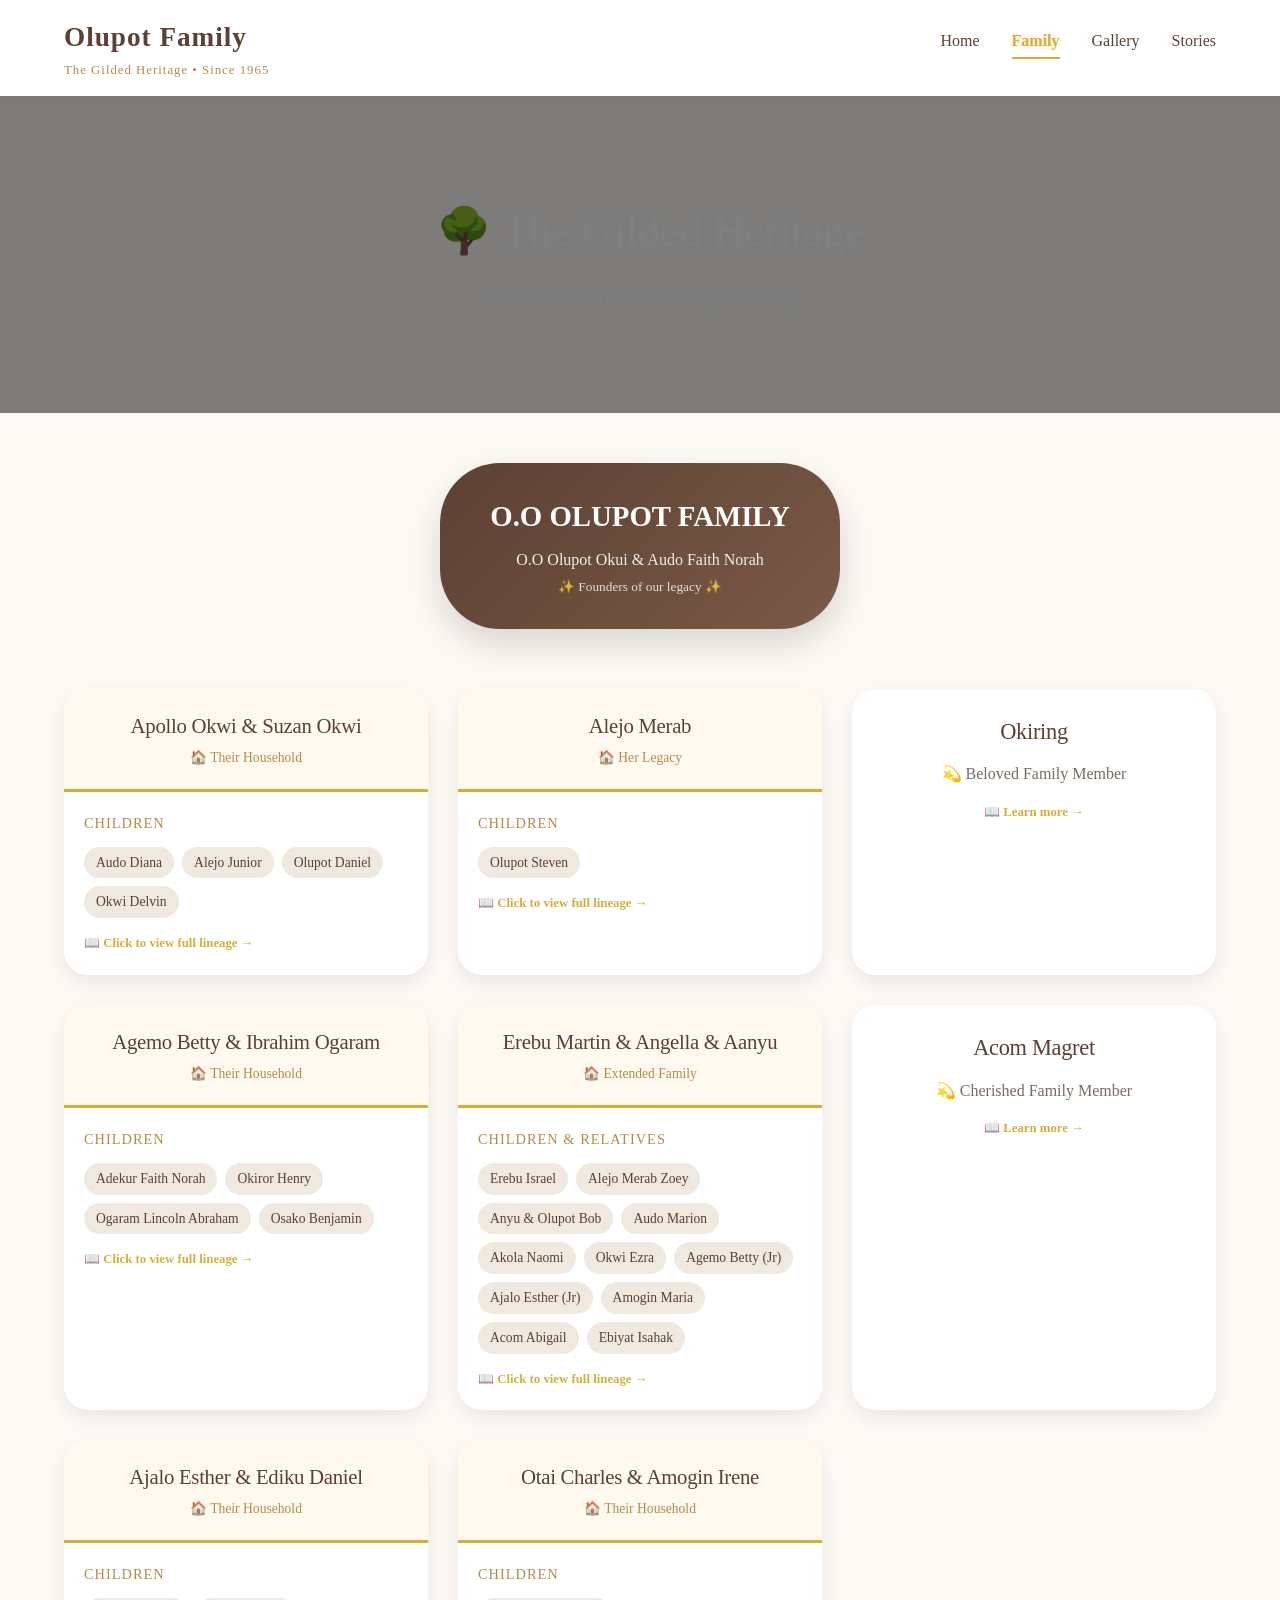
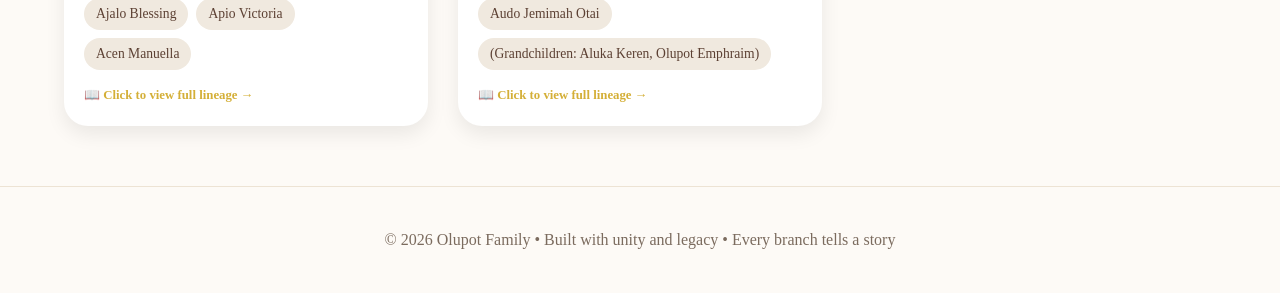
==== Profiles.html @ 61e9584b "Add files via upload" ====
<!DOCTYPE html>
<html lang="en">
<head>
    <meta charset="UTF-8">
    <meta name="viewport" content="width=device-width, initial-scale=1.0, viewport-fit=cover">
    <title>Olupot Family • The Family Tree</title>
    <link rel="stylesheet" href="style.css">
</head>
<body>

<header>
    <div class="nav-container">
        <div class="logo">
            <h1>Olupot Family</h1>
            <p>The Gilded Heritage • Since 1965</p>
        </div>
        <nav>
            <ul>
                <li><a href="Home.html">Home</a></li>
                <li><a href="Profiles.html" class="livepage">Family</a></li>
                <li><a href="Gallery.html">Gallery</a></li>
                <li><a href="Stories.html">Stories</a></li>
            </ul>
        </nav>
    </div>
</header>

<section class="hero">
    <h2>🌳 The Gilded Heritage</h2>
    <p>Ancestral Tree of the O.O Olupot Family</p>
</section>

<div class="container">
    <!-- ROOT FAMILY: O.O OLUPOT -->
    <div class="root-family">
        <div class="patriarch-card" onclick="openMemberModal('ooolupot')">
            <strong>O.O OLUPOT FAMILY</strong>
            <p>O.O Olupot Okui & Audo Faith Norah</p>
            <small style="opacity:0.8;">✨ Founders of our legacy ✨</small>
        </div>
    </div>

    <!-- BRANCHES GRID -->
    <div class="branches-grid">
        
        <!-- 1. APOLLO OKWI -->
        <div class="branch-card" onclick="openMemberModal('apollo')">
            <div class="branch-header">
                <h3>Apollo Okwi & Suzan Okwi</h3>
                <p>🏠 Their Household</p>
            </div>
            <div class="branch-children">
                <h4>Children</h4>
                <div class="children-list">
                    <span class="child-tag">Audo Diana</span>
                    <span class="child-tag">Alejo Junior</span>
                    <span class="child-tag">Olupot Daniel</span>
                    <span class="child-tag">Okwi Delvin</span>
                </div>
                <span class="view-details">📖 Click to view full lineage →</span>
            </div>
        </div>

        <!-- 2. ALEJO MERAB -->
        <div class="branch-card" onclick="openMemberModal('alejo')">
            <div class="branch-header">
                <h3>Alejo Merab</h3>
                <p>🏠 Her Legacy</p>
            </div>
            <div class="branch-children">
                <h4>Children</h4>
                <div class="children-list">
                    <span class="child-tag">Olupot Steven</span>
                </div>
                <span class="view-details">📖 Click to view full lineage →</span>
            </div>
        </div>

        <!-- 3. OKIRING (Standalone) -->
        <div class="standalone-card" onclick="openMemberModal('okiring')">
            <h3>Okiring</h3>
            <p style="color:#7b6b5e; margin-top:8px;">💫 Beloved Family Member</p>
            <span class="view-details">📖 Learn more →</span>
        </div>

        <!-- 4. AGEMO BETTY -->
        <div class="branch-card" onclick="openMemberModal('agemo')">
            <div class="branch-header">
                <h3>Agemo Betty & Ibrahim Ogaram</h3>
                <p>🏠 Their Household</p>
            </div>
            <div class="branch-children">
                <h4>Children</h4>
                <div class="children-list">
                    <span class="child-tag">Adekur Faith Norah</span>
                    <span class="child-tag">Okiror Henry</span>
                    <span class="child-tag">Ogaram Lincoln Abraham</span>
                    <span class="child-tag">Osako Benjamin</span>
                </div>
                <span class="view-details">📖 Click to view full lineage →</span>
            </div>
        </div>

        <!-- 5. EREBU MARTIN -->
        <div class="branch-card" onclick="openMemberModal('erebu')">
            <div class="branch-header">
                <h3>Erebu Martin & Angella & Aanyu</h3>
                <p>🏠 Extended Family</p>
            </div>
            <div class="branch-children">
                <h4>Children & Relatives</h4>
                <div class="children-list">
                    <span class="child-tag">Erebu Israel</span>
                    <span class="child-tag">Alejo Merab Zoey</span>
                    <span class="child-tag">Anyu & Olupot Bob</span>
                    <span class="child-tag">Audo Marion</span>
                    <span class="child-tag">Akola Naomi</span>
                    <span class="child-tag">Okwi Ezra</span>
                    <span class="child-tag">Agemo Betty (Jr)</span>
                    <span class="child-tag">Ajalo Esther (Jr)</span>
                    <span class="child-tag">Amogin Maria</span>
                    <span class="child-tag">Acom Abigail</span>
                    <span class="child-tag">Ebiyat Isahak</span>
                </div>
                <span class="view-details">📖 Click to view full lineage →</span>
            </div>
        </div>

        <!-- 6. ACOM (Standalone) -->
        <div class="standalone-card" onclick="openMemberModal('acom')">
            <h3>Acom Magret</h3>
            <p style="color:#7b6b5e; margin-top:8px;">💫 Cherished Family Member</p>
            <span class="view-details">📖 Learn more →</span>
        </div>

        <!-- 7. AJALO ESTHER -->
        <div class="branch-card" onclick="openMemberModal('ajalo')">
            <div class="branch-header">
                <h3>Ajalo Esther & Ediku Daniel</h3>
                <p>🏠 Their Household</p>
            </div>
            <div class="branch-children">
                <h4>Children</h4>
                <div class="children-list">
                    <span class="child-tag">Ajalo Blessing</span>
                    <span class="child-tag">Apio Victoria</span>
                    <span class="child-tag">Acen Manuella</span>
                </div>
                <span class="view-details">📖 Click to view full lineage →</span>
            </div>
        </div>

        <!-- 8. OTAI CHARLES -->
        <div class="branch-card" onclick="openMemberModal('otai')">
            <div class="branch-header">
                <h3>Otai Charles & Amogin Irene</h3>
                <p>🏠 Their Household</p>
            </div>
            <div class="branch-children">
                <h4>Children</h4>
                <div class="children-list">
                    <span class="child-tag">Audo Jemimah Otai</span>
                    <span class="child-tag">(Grandchildren: Aluka Keren, Olupot Emphraim)</span>
                </div>
                <span class="view-details">📖 Click to view full lineage →</span>
            </div>
        </div>

    </div>
</div>

<!-- MODAL / POPUP (same style you wanted from profiles page) -->
<div id="memberModal" class="modal">
    <div class="modal-content">
        <div class="modal-header">
            <span class="close-modal">&times;</span>
            <h2 id="modalName">Family Member</h2>
            <p id="modalSubtitle">Beloved relative</p>
        </div>
        <div class="modal-body" id="modalBody">
            <!-- Dynamic content loaded via JS -->
        </div>
    </div>
</div>

<footer>
    <p>© 2026 Olupot Family • Built with unity and legacy • Every branch tells a story</p>
</footer>
<script src="script.js"></script>
</body>
</html>
---- style.css ----
/* ============================================
   OLUPOT FAMILY WEBSITE - MASTER STYLESHEET
   ============================================
   This file contains ALL styles for:
   - Home.html
   - Gallery.html  
   - Profiles.html
   - Stories.html
   ============================================ */

/* ========== 1. RESET & BASE (Global) ========== */
* {
    margin: 0;
    padding: 0;
    box-sizing: border-box;
}

body {
    font-family: 'Georgia', 'Times New Roman', Times, serif;
    background-color: #FDFAF6;
    color: #2C2C2C;
    line-height: 1.6;
    scroll-behavior: smooth;
}

/* Typography */
h1, h2, h3, h4 {
    font-family: 'Playfair Display', Georgia, 'Times New Roman', serif;
    font-weight: 500;
    letter-spacing: -0.3px;
}

h2 {
    font-size: 2rem;
    margin-bottom: 1.5rem;
    border-left: 5px solid #D4AF37;
    padding-left: 20px;
}

h3 {
    font-size: 1.4rem;
    margin-bottom: 0.75rem;
    color: #5C4033;
}

a {
    text-decoration: none;
    color: #5C4033;
    transition: all 0.2s ease;
}

/* Container */
.container {
    max-width: 1200px;
    margin: 0 auto;
    padding: 0 24px;
}

/* ========== 2. HEADER & NAVIGATION (All Pages) ========== */
header {
    background: rgba(255, 255, 255, 0.96);
    backdrop-filter: blur(2px);
    box-shadow: 0 4px 12px rgba(0, 0, 0, 0.03);
    position: sticky;
    top: 0;
    z-index: 100;
}

.nav-container {
    max-width: 1200px;
    margin: 0 auto;
    padding: 1rem 24px;
    display: flex;
    justify-content: space-between;
    align-items: baseline;
    flex-wrap: wrap;
    gap: 15px;
}

.logo h1 {
    font-size: 1.7rem;
    color: #5C4033;
    letter-spacing: 1px;
    font-weight: 600;
}

.logo p {
    font-size: 0.8rem;
    color: #B48C48;
    letter-spacing: 1px;
}

nav ul {
    display: flex;
    gap: 2rem;
    list-style: none;
}

nav a {
    text-decoration: none;
    color: #5C4033;
    font-weight: 500;
    padding: 0.5rem 0;
    border-bottom: 2px solid transparent;
    transition: 0.2s;
}

nav a:hover {
    border-bottom-color: #D4AF37;
    color: #B48C48;
}

/* ========== 3. HERO SECTION (Base) ========== */
.hero {
    background: linear-gradient(rgba(0, 0, 0, 0.55), rgba(0, 0, 0, 0.55)), 
                url('/images /image 85.jpg');
    background-size: cover;
    background-position: center;
    text-align: center;
    padding: 100px 24px;
    color: white;
    margin-bottom: 50px;
}
/* Hero Slideshow */
.hero {
    position: relative;
    background-size: cover;
    background-position: center;
    transition: background-image 1s ease-in-out;
}

/* Optional: add a dark overlay for text readability */
.hero::before {
    content: '';
    position: absolute;
    top: 0;
    left: 0;
    width: 100%;
    height: 100%;
    background: rgba(0, 0, 0, 0.5);
    z-index: 1;
}

.hero-content {
    position: relative;
    z-index: 2;
}

.hero h2 {
    border-left: none;
    font-size: 2.8rem;
    margin-bottom: 15px;
}

.hero p {
    font-size: 1.2rem;
    opacity: 0.9;
}

/* ========== 4. BUTTONS & COMMON ELEMENTS ========== */
button, .button {
    cursor: pointer;
    font-family: inherit;
    transition: all 0.2s ease;
}

.filter-btn {
    background: transparent;
    border: 1px solid #D4AF37;
    padding: 8px 22px;
    border-radius: 40px;
    cursor: pointer;
    font-family: inherit;
    font-weight: 500;
    transition: 0.2s;
    color: #5C4033;
}

.filter-btn.active, .filter-btn:hover {
    background: #D4AF37;
    color: #2C2C2C;
}

/* Upload section styling (shared) */
.upload-section, .upload-story {
    background: white;
    border-radius: 28px;
    padding: 30px;
    margin: 50px 0;
    text-align: center;
    border: 2px dashed #D4AF37;
    box-shadow: 0 8px 20px rgba(0, 0, 0, 0.05);
}

.upload-label, .submit-story {
    background: #5C4033;
    color: white;
    border: none;
    padding: 12px 30px;
    border-radius: 40px;
    cursor: pointer;
    font-weight: bold;
    font-size: 1rem;
    transition: 0.2s;
    display: inline-flex;
    align-items: center;
    gap: 10px;
}

.upload-label:hover, .submit-story:hover {
    background: #7a5a48;
    transform: scale(1.02);
}

/* Form groups (shared) */
.form-group {
    margin-bottom: 20px;
    text-align: left;
}

.form-group label {
    display: block;
    margin-bottom: 8px;
    font-weight: bold;
    color: #5C4033;
}

.form-group input, 
.form-group select,
.form-group textarea {
    width: 100%;
    padding: 12px;
    border: 1px solid #ddd;
    border-radius: 12px;
    font-family: inherit;
    font-size: 1rem;
    transition: 0.2s;
}

.form-group input:focus,
.form-group select:focus,
.form-group textarea:focus {
    outline: none;
    border-color: #D4AF37;
    box-shadow: 0 0 0 3px rgba(212, 175, 55, 0.1);
}

.form-group textarea {
    resize: vertical;
    min-height: 120px;
}

/* Hide file input */
#imageUpload {
    display: none;
}

/* Empty state */
.empty-state, .empty-gallery, .empty-stories {
    text-align: center;
    padding: 80px 20px;
    color: #b8a99a;
    font-style: italic;
}

/* ========== 5. MODALS (Popups for all pages) ========== */
.modal, .lightbox-modal, .story-modal {
    display: none;
    position: fixed;
    top: 0;
    left: 0;
    width: 100%;
    height: 100%;
    background: rgba(0, 0, 0, 0.92);
    z-index: 1000;
    justify-content: center;
    align-items: center;
}

.modal-content, .story-modal-content {
    background: white;
    border-radius: 32px;
    max-width: 550px;
    width: 90%;
    max-height: 85vh;
    overflow-y: auto;
    position: relative;
    animation: slideUp 0.3s ease;
}

.lightbox-content {
    max-width: 90%;
    max-height: 85vh;
    background: white;
    border-radius: 24px;
    overflow: hidden;
    position: relative;
    animation: fadeIn 0.3s;
}

.lightbox-content img {
    max-width: 100%;
    max-height: 70vh;
    display: block;
    margin: 0 auto;
}

.lightbox-caption {
    padding: 18px 24px;
    background: white;
    text-align: center;
    font-weight: 500;
    color: #5C4033;
    border-top: 1px solid #ede3d4;
}

@keyframes slideUp {
    from { opacity: 0; transform: translateY(30px);}
    to { opacity: 1; transform: translateY(0);}
}

@keyframes fadeIn {
    from { opacity: 0; transform: scale(0.96);}
    to { opacity: 1; transform: scale(1);}
}

/* Modal Headers */
.modal-header, .story-modal-header {
    background: #5C4033;
    color: white;
    padding: 25px;
    position: relative;
    text-align: center;
}

.modal-header h2, .story-modal-header h2 {
    border-left: none;
    color: white;
    margin-bottom: 5px;
    padding-right: 30px;
}

.modal-header p {
    opacity: 0.85;
    font-size: 0.95rem;
}

.modal-body, .story-modal-body {
    padding: 30px;
}

/* Close buttons for all modals */
.close-modal, .close-lightbox, .close-story-modal {
    position: absolute;
    top: 15px;
    right: 20px;
    font-size: 32px;
    cursor: pointer;
    color: white;
    background: rgba(0,0,0,0.4);
    width: 40px;
    height: 40px;
    border-radius: 50%;
    display: flex;
    align-items: center;
    justify-content: center;
    transition: 0.2s;
}

.close-modal:hover, .close-lightbox:hover, .close-story-modal:hover {
    background: rgba(0,0,0,0.7);
    transform: scale(1.05);
}

/* Detail sections inside modals */
.detail-section {
    margin-bottom: 25px;
}

.detail-section h4 {
    color: #D4AF37;
    margin-bottom: 10px;
    font-size: 1.1rem;
}

.detail-section p, .detail-section ul {
    color: #4a3a2e;
    line-height: 1.5;
}

.detail-section ul {
    list-style: none;
    padding-left: 0;
}

.detail-section li {
    padding: 6px 0;
    border-bottom: 1px solid #ede3d4;
}

.memory-quote {
    font-style: italic;
    background: #FFF9EF;
    padding: 15px;
    border-radius: 16px;
    margin-top: 20px;
    border-left: 4px solid #D4AF37;
}

/* ========== 6. HOME PAGE SPECIFIC STYLES ========== */
.welcome-note {
    background: #FFF9EF;
    border-radius: 28px;
    padding: 40px 48px;
    margin-bottom: 60px;
    text-align: center;
    box-shadow: 0 6px 14px rgba(0,0,0,0.02);
}

.welcome-note p {
    font-size: 1.2rem;
    max-width: 800px;
    margin: 0 auto;
    font-style: italic;
    color: #3e2c24;
}

.values-grid {
    display: flex;
    flex-wrap: wrap;
    gap: 30px;
    justify-content: center;
    margin: 60px 0;
}

.value-card {
    background: white;
    border-radius: 24px;
    padding: 28px 20px;
    text-align: center;
    flex: 1;
    min-width: 180px;
    box-shadow: 0 12px 28px rgba(0, 0, 0, 0.05);
    transition: transform 0.25s ease, box-shadow 0.2s;
}

.value-card:hover {
    transform: translateY(-6px);
    box-shadow: 0 20px 32px rgba(0, 0, 0, 0.1);
}

.value-card .icon {
    font-size: 2.6rem;
    display: block;
    margin-bottom: 16px;
}

.value-card p {
    font-size: 0.95rem;
    color: #5a4a3e;
}

.featured-memory {
    background: #FFFFFF;
    border-radius: 32px;
    overflow: hidden;
    display: flex;
    flex-wrap: wrap;
    margin-bottom: 70px;
    box-shadow: 0 15px 35px rgba(0, 0, 0, 0.05);
}

.memory-image {
    flex: 1.2;
    min-height: 280px;
    background-size: cover;
    background-position: center;
}

.memory-text {
    flex: 1;
    padding: 40px 36px;
    background: #FEFAF2;
}

.memory-text .date {
    font-size: 0.8rem;
    text-transform: uppercase;
    letter-spacing: 2px;
    color: #B48C48;
    margin-bottom: 10px;
    display: block;
}

.memory-text h3 {
    font-size: 1.9rem;
    margin-bottom: 15px;
}

.memory-text p {
    font-size: 1.05rem;
    margin-bottom: 20px;
}

.read-memory {
    display: inline-block;
    font-weight: bold;
    border-bottom: 2px solid #D4AF37;
    padding-bottom: 4px;
}

.timeline {
    margin: 70px 0;
}

.timeline-items {
    display: flex;
    flex-wrap: wrap;
    gap: 30px;
    justify-content: space-between;
    margin-top: 30px;
}

.timeline-item {
    background: white;
    border-radius: 24px;
    padding: 24px 28px;
    flex: 1;
    min-width: 200px;
    box-shadow: 0 8px 20px rgba(0, 0, 0, 0.03);
    transition: all 0.2s;
    border-left: 4px solid #D4AF37;
}

.timeline-item h4 {
    font-size: 1.8rem;
    color: #B48C48;
    margin-bottom: 12px;
}

.generation-preview {
    text-align: center;
    margin: 70px 0;
}

.gen-grid {
    display: flex;
    flex-wrap: wrap;
    justify-content: center;
    gap: 40px;
    margin: 40px 0;
}

.gen-card {
    text-align: center;
    max-width: 140px;
    transition: transform 0.2s;
}

.gen-card:hover {
    transform: scale(1.02);
}

.circle-img {
    width: 130px;
    height: 130px;
    border-radius: 50%;
    object-fit: cover;
    border: 3px solid #D4AF37;
    background: #e9ddd0;
    margin-bottom: 16px;
    box-shadow: 0 8px 18px rgba(0,0,0,0.1);
}

.placeholder-img {
    background: #DCCFBC;
    display: flex;
    align-items: center;
    justify-content: center;
    font-size: 3rem;
    color: #7a5a48;
}

.cta {
    background: #2C2C2C;
    color: white;
    text-align: center;
    padding: 64px 24px;
    border-radius: 48px;
    margin: 60px 0 50px;
}

.cta h2 {
    color: white;
    border-left: 5px solid #D4AF37;
    text-align: center;
    display: inline-block;
    padding-left: 20px;
}

.cta p {
    max-width: 600px;
    margin: 20px auto;
    opacity: 0.85;
}

.cta-button {
    background: #D4AF37;
    color: #2C2C2C;
    padding: 12px 32px;
    border-radius: 40px;
    font-weight: bold;
    display: inline-block;
    margin-top: 15px;
}

.cta-button:hover {
    background: #c49f2b;
    transform: scale(1.02);
}

/* ========== 7. GALLERY PAGE SPECIFIC STYLES ========== */
.photo-grid {
    display: grid;
    grid-template-columns: repeat(auto-fill, minmax(280px, 1fr));
    gap: 25px;
    margin: 40px 0;
}

.photo-card {
    background: white;
    border-radius: 20px;
    overflow: hidden;
    cursor: pointer;
    transition: transform 0.25s ease, box-shadow 0.2s;
    box-shadow: 0 8px 20px rgba(0, 0, 0, 0.08);
}

.photo-card:hover {
    transform: translateY(-6px);
    box-shadow: 0 18px 32px rgba(0, 0, 0, 0.12);
}

.photo-card img {
    width: 100%;
    height: 260px;
    object-fit: cover;
    display: block;
}

.photo-info {
    padding: 14px 16px;
    background: white;
}

.photo-name {
    font-weight: bold;
    color: #5C4033;
    margin-bottom: 5px;
    font-size: 0.9rem;
}

.photo-category {
    font-size: 0.75rem;
    color: #B48C48;
    text-transform: uppercase;
    letter-spacing: 1px;
}

.delete-photo {
    display: inline-block;
    margin-top: 8px;
    font-size: 0.7rem;
    color: #b87c5e;
    cursor: pointer;
    transition: 0.2s;
}

.delete-photo:hover {
    color: #c0392b;
}

.album-filters {
    display: flex;
    flex-wrap: wrap;
    gap: 12px;
    justify-content: center;
    margin-bottom: 40px;
}

/* ========== 8. PROFILES PAGE (FAMILY TREE) SPECIFIC STYLES ========== */
.family-tree {
    margin: 50px 0;
}

.root-family {
    text-align: center;
    margin-bottom: 60px;
}

.patriarch-card {
    background: linear-gradient(135deg, #5C4033 0%, #7a5a48 100%);
    color: white;
    display: inline-block;
    padding: 30px 50px;
    border-radius: 60px;
    box-shadow: 0 15px 35px rgba(0, 0, 0, 0.15);
    text-align: center;
    cursor: pointer;
    transition: transform 0.2s;
}

.patriarch-card:hover {
    transform: scale(1.02);
}

.patriarch-card strong {
    font-size: 1.8rem;
    display: block;
    margin-bottom: 8px;
}

.patriarch-card p {
    font-size: 1rem;
    opacity: 0.9;
}

.branches-grid {
    display: grid;
    grid-template-columns: repeat(auto-fill, minmax(320px, 1fr));
    gap: 30px;
    margin-top: 40px;
}

.branch-card {
    background: white;
    border-radius: 24px;
    overflow: hidden;
    box-shadow: 0 8px 20px rgba(0, 0, 0, 0.08);
    transition: transform 0.25s, box-shadow 0.2s;
    cursor: pointer;
}

.branch-card:hover {
    transform: translateY(-5px);
    box-shadow: 0 15px 30px rgba(0, 0, 0, 0.12);
}

.branch-header {
    background: #FFF9EF;
    padding: 20px;
    text-align: center;
    border-bottom: 3px solid #D4AF37;
}

.branch-header h3 {
    font-size: 1.3rem;
    color: #5C4033;
    margin-bottom: 5px;
}

.branch-header p {
    color: #B48C48;
    font-size: 0.85rem;
}

.branch-children {
    padding: 20px;
}

.branch-children h4 {
    font-size: 0.9rem;
    color: #B48C48;
    text-transform: uppercase;
    letter-spacing: 1px;
    margin-bottom: 12px;
}

.children-list {
    display: flex;
    flex-wrap: wrap;
    gap: 8px;
}

.child-tag {
    background: #F0E9DF;
    padding: 5px 12px;
    border-radius: 20px;
    font-size: 0.85rem;
    color: #5C4033;
}

.view-details {
    display: inline-block;
    margin-top: 15px;
    color: #D4AF37;
    font-size: 0.8rem;
    font-weight: bold;
    text-decoration: none;
}

.standalone-card {
    background: white;
    border-radius: 24px;
    padding: 25px;
    text-align: center;
    box-shadow: 0 8px 20px rgba(0, 0, 0, 0.08);
    cursor: pointer;
    transition: transform 0.25s;
}

.standalone-card:hover {
    transform: translateY(-5px);
}

.standalone-card h3 {
    color: #5C4033;
}

/* ========== 9. STORIES PAGE SPECIFIC STYLES ========== */
.story-controls {
    display: flex;
    flex-wrap: wrap;
    gap: 15px;
    justify-content: space-between;
    align-items: center;
    margin-bottom: 40px;
}

.filter-buttons {
    display: flex;
    flex-wrap: wrap;
    gap: 10px;
}

.search-box {
    padding: 8px 16px;
    border: 1px solid #ddd;
    border-radius: 40px;
    width: 250px;
    font-family: inherit;
}

.stories-grid {
    display: grid;
    grid-template-columns: repeat(auto-fill, minmax(350px, 1fr));
    gap: 30px;
    margin: 40px 0;
}

.story-card {
    background: white;
    border-radius: 24px;
    overflow: hidden;
    box-shadow: 0 8px 20px rgba(0, 0, 0, 0.08);
    transition: transform 0.25s, box-shadow 0.2s;
    position: relative;
}

.story-card:hover {
    transform: translateY(-5px);
    box-shadow: 0 15px 30px rgba(0, 0, 0, 0.12);
}

.story-image {
    width: 100%;
    height: 200px;
    object-fit: cover;
    background: #F0E9DF;
}

.story-category {
    position: absolute;
    top: 15px;
    right: 15px;
    background: #D4AF37;
    padding: 5px 12px;
    border-radius: 20px;
    font-size: 0.75rem;
    font-weight: bold;
    color: #2C2C2C;
}

.story-content {
    padding: 20px;
}

.story-title {
    font-size: 1.3rem;
    margin-bottom: 10px;
    color: #5C4033;
}

.story-meta {
    font-size: 0.8rem;
    color: #B48C48;
    margin-bottom: 12px;
    display: flex;
    justify-content: space-between;
    align-items: center;
}

.story-excerpt {
    color: #4a3a2e;
    margin-bottom: 15px;
    line-height: 1.5;
}

.story-actions {
    display: flex;
    gap: 12px;
    margin-top: 15px;
}

.read-more, .edit-story, .delete-story {
    padding: 6px 12px;
    border-radius: 20px;
    text-decoration: none;
    font-size: 0.85rem;
    transition: 0.2s;
    cursor: pointer;
    border: none;
    font-family: inherit;
}

.read-more {
    background: #5C4033;
    color: white;
}

.read-more:hover {
    background: #7a5a48;
}

.edit-story {
    background: #FFF9EF;
    color: #5C4033;
    border: 1px solid #D4AF37;
}

.delete-story {
    background: #fee;
    color: #c0392b;
    border: 1px solid #c0392b;
}

.edit-story:hover, .delete-story:hover {
    transform: scale(1.02);
}

.full-story-content {
    line-height: 1.8;
    margin: 20px 0;
}

/* Edit form inside modal */
.edit-form input, .edit-form textarea, .edit-form select {
    width: 100%;
    padding: 10px;
    margin: 10px 0;
    border: 1px solid #ddd;
    border-radius: 8px;
}

/* ========== 10. FOOTER (All Pages) ========== */
footer {
    text-align: center;
    padding: 40px 20px;
    color: #7b6b5e;
    border-top: 1px solid #ede3d4;
    margin-top: 60px;
}

/* ========== 11. RESPONSIVE MEDIA QUERIES ========== */
@media (max-width: 820px) {
    .nav-container {
        flex-direction: column;
        align-items: center;
        text-align: center;
    }
    
    .hero h2 {
        font-size: 1.8rem;
    }
    
    h2 {
        font-size: 1.7rem;
    }
    
    .featured-memory {
        flex-direction: column;
    }
    
    .memory-image {
        min-height: 220px;
    }
    
    .photo-grid {
        grid-template-columns: repeat(auto-fill, minmax(160px, 1fr));
        gap: 15px;
    }
    
    .photo-card img {
        height: 180px;
    }
    
    .branches-grid {
        grid-template-columns: 1fr;
    }
    
    .patriarch-card strong {
        font-size: 1.3rem;
    }
    
    .stories-grid {
        grid-template-columns: 1fr;
    }
    
    .welcome-note {
        padding: 30px 20px;
    }
    
    .welcome-note p {
        font-size: 1rem;
    }
    
    .values-grid {
        gap: 15px;
    }
    
    .value-card {
        min-width: 140px;
        padding: 20px 15px;
    }
    
    .timeline-items {
        flex-direction: column;
    }
    
    .gen-grid {
        gap: 20px;
    }
    
    .circle-img {
        width: 100px;
        height: 100px;
    }
    
    .story-controls {
        flex-direction: column;
    }
    
    .search-box {
        width: 100%;
    }
}

/* Active/Current Page Nav Link */
nav a.livepage,
nav .livepage {
    border-bottom-color: #D4AF37;
    color: #D4AF37;
    text-shadow: 0 0 6px rgba(212, 175, 55, 0.4);
    transform: scale(1.02);
    font-weight: 600;
}
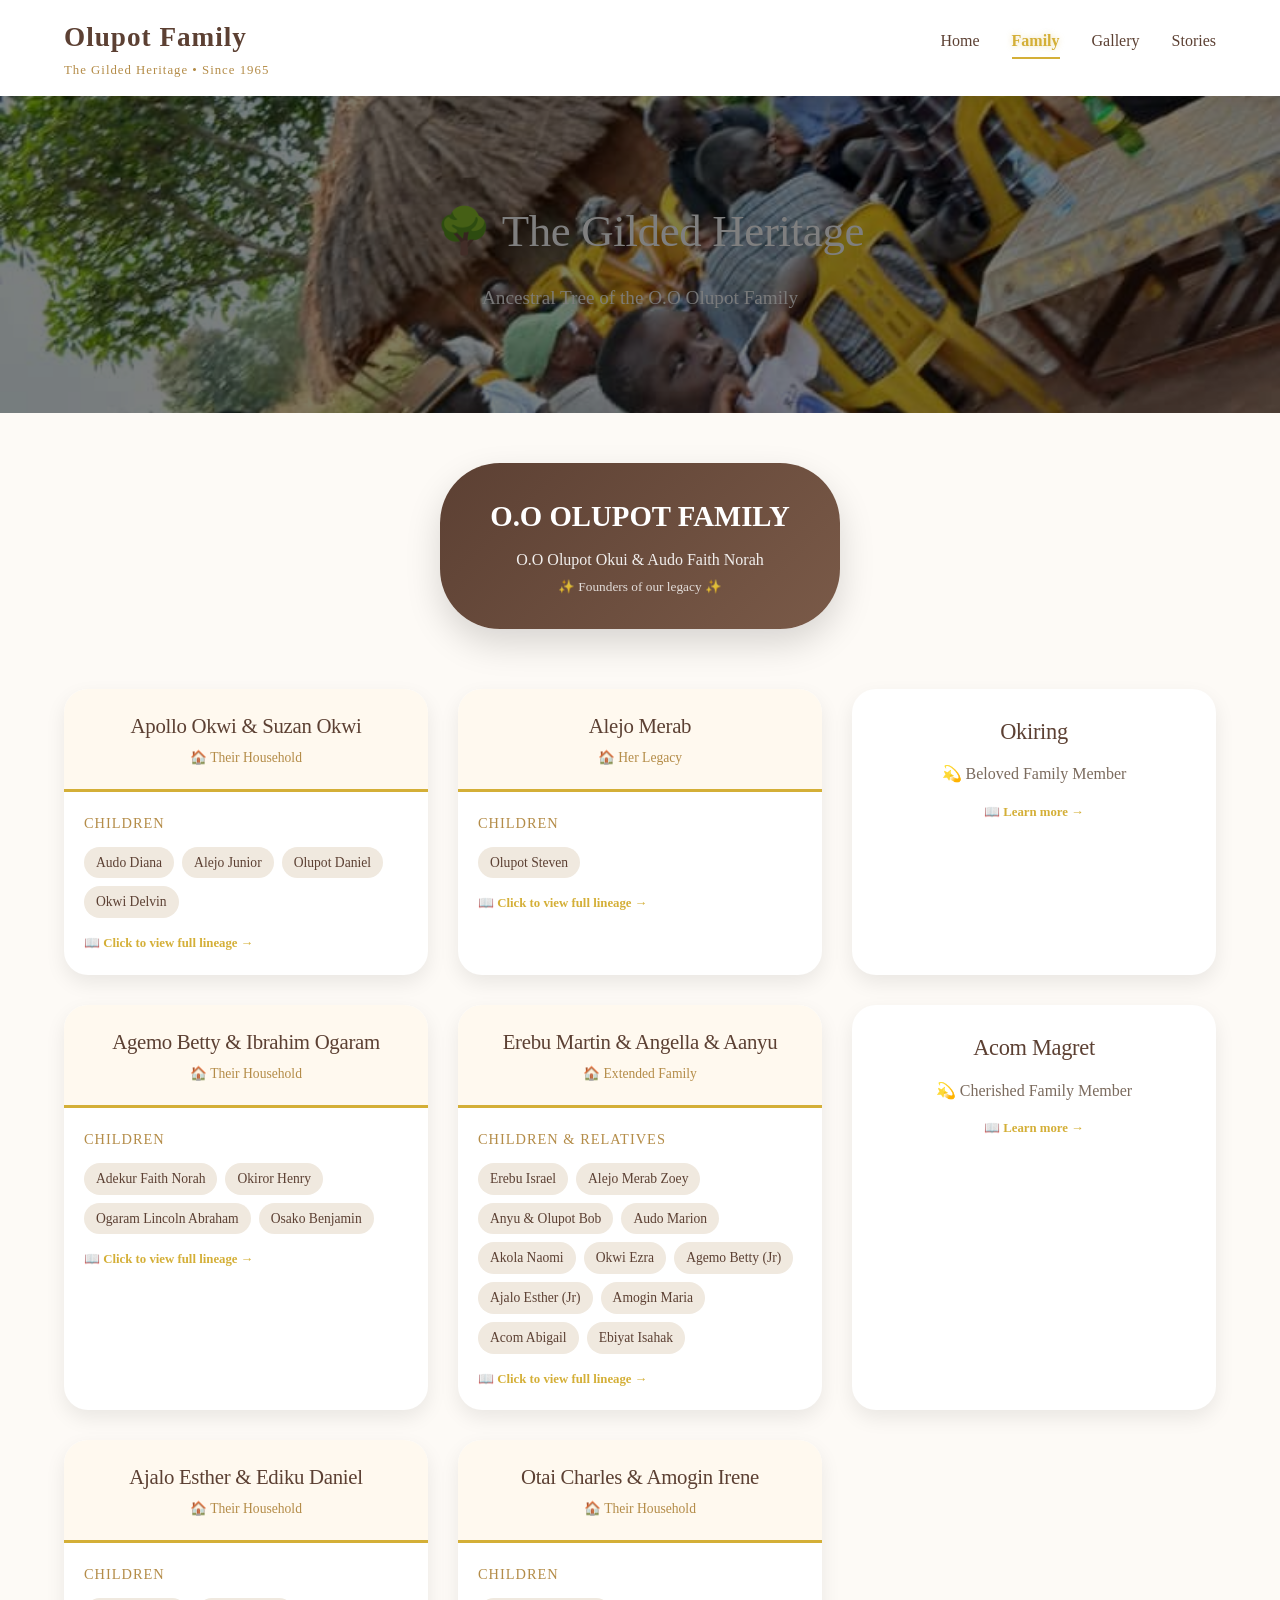
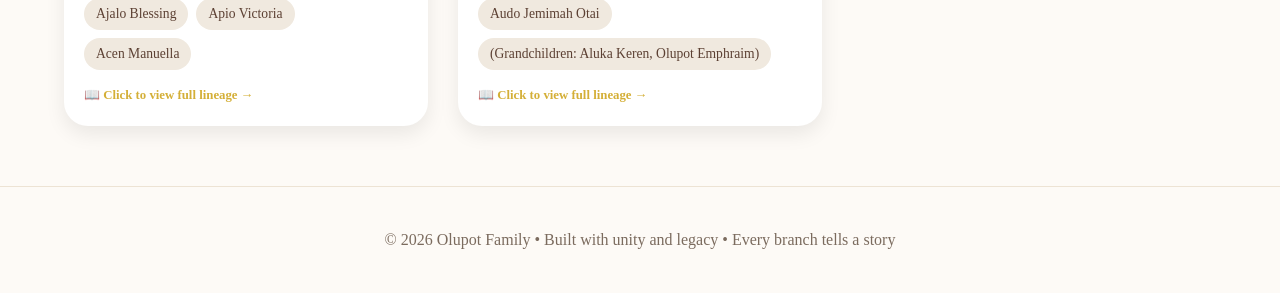
==== commit e493fbdd: "Add files via upload" ====
--- a/Profiles.html
+++ b/Profiles.html
@@ -16,7 +16,7 @@
         </div>
         <nav>
             <ul>
-                <li><a href="Home.html">Home</a></li>
+                <li><a href="index.html">Home</a></li>
                 <li><a href="Profiles.html" class="livepage">Family</a></li>
                 <li><a href="Gallery.html">Gallery</a></li>
                 <li><a href="Stories.html">Stories</a></li>
